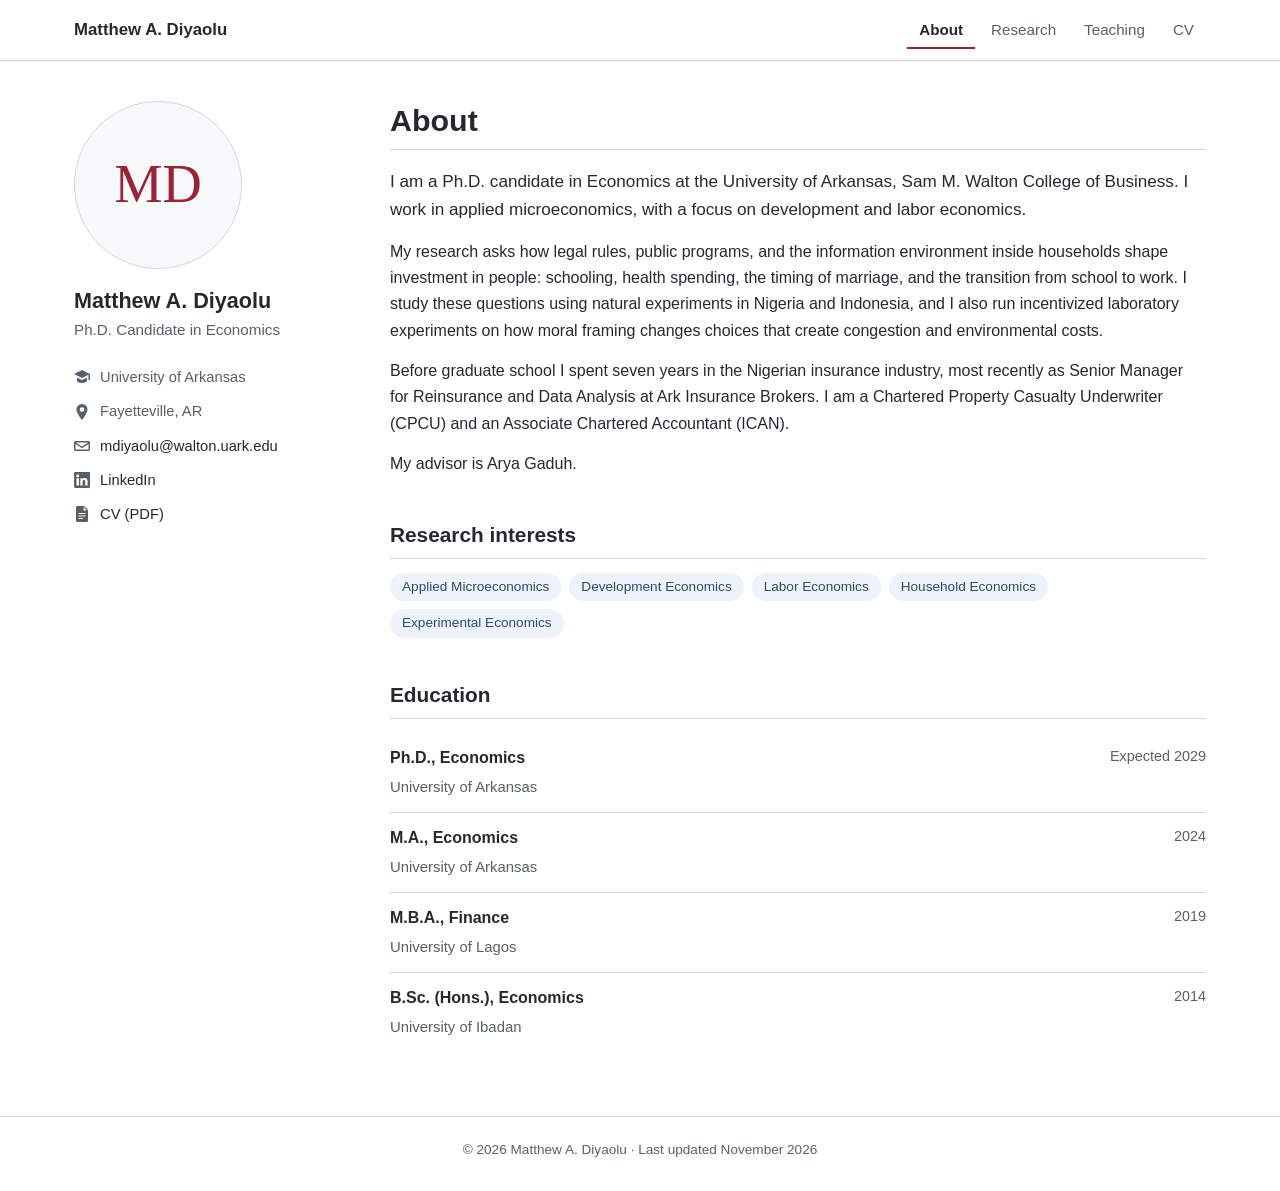
==== index.html @ 34aa45bd "Add files via upload" ====
<!doctype html>
<html lang="en">
<head>
  <meta charset="utf-8">
  <meta name="viewport" content="width=device-width, initial-scale=1">
  <title>Matthew A. Diyaolu | Economics</title>
  <meta name="description" content="Matthew A. Diyaolu, Ph.D. candidate in Economics at the University of Arkansas. Applied microeconomics, development and labor economics.">
  <link rel="stylesheet" href="assets/css/main.css">
</head>
<body>
  <header class="masthead">
    <div class="masthead-inner">
      <a class="site-title" href="index.html">Matthew A. Diyaolu</a>
      <nav class="nav" aria-label="Main">
        <a href="index.html" class="active">About</a>
        <a href="research.html">Research</a>
        <a href="teaching.html">Teaching</a>
        <a href="cv.html">CV</a>
      </nav>
    </div>
  </header>

  <div class="page">
    <aside class="sidebar">
      <!-- To add your photo: save a square image as images/profile.jpg -->
      <img class="avatar" src="images/profile.jpg" alt="Matthew A. Diyaolu"
           onerror="this.outerHTML='&lt;div class=&quot;avatar avatar-fallback&quot; aria-hidden=&quot;true&quot;&gt;MD&lt;/div&gt;'">
      <p class="author-name">Matthew A. Diyaolu</p>
      <p class="author-bio">Ph.D. Candidate in Economics</p>
      <ul class="author-links">
        <li><svg viewBox="0 0 16 16" aria-hidden="true"><path d="M8 1 0 5l8 4 6.5-3.25V11H16V5L8 1zM3 8.4v3.1C3 12.9 5.2 14 8 14s5-1.1 5-2.5V8.4L8 11 3 8.4z"/></svg><span>University of Arkansas</span></li>
        <li><svg viewBox="0 0 16 16" aria-hidden="true"><path d="M8 0a5.5 5.5 0 0 0-5.5 5.5C2.5 9.6 8 16 8 16s5.5-6.4 5.5-10.5A5.5 5.5 0 0 0 8 0zm0 7.8A2.3 2.3 0 1 1 8 3.2a2.3 2.3 0 0 1 0 4.6z"/></svg><span>Fayetteville, AR</span></li>
        <li><svg viewBox="0 0 16 16" aria-hidden="true"><path d="M1.5 3h13c.8 0 1.5.7 1.5 1.5v7c0 .8-.7 1.5-1.5 1.5h-13C.7 13 0 12.3 0 11.5v-7C0 3.7.7 3 1.5 3zm.3 1.5L8 8.6l6.2-4.1H1.8zM14.5 6 8 10.3 1.5 6v5.5h13V6z"/></svg><a href="mailto:mdiyaolu@walton.uark.edu">mdiyaolu@walton.uark.edu</a></li>
        <li><svg viewBox="0 0 16 16" aria-hidden="true"><path d="M0 1.2C0 .5.6 0 1.3 0h13.4c.7 0 1.3.5 1.3 1.2v13.6c0 .7-.6 1.2-1.3 1.2H1.3C.6 16 0 15.5 0 14.8V1.2zm4.9 12.2V6.2H2.5v7.2h2.4zM3.7 5.2c.8 0 1.4-.6 1.4-1.3 0-.8-.5-1.3-1.4-1.3-.8 0-1.4.5-1.4 1.3 0 .7.5 1.3 1.4 1.3zm4.9 8.2V9.4c0-.2 0-.4.1-.6.2-.4.6-.9 1.3-.9.9 0 1.2.7 1.2 1.7v3.8h2.4V9.3c0-2.2-1.2-3.2-2.7-3.2-1.3 0-1.9.7-2.2 1.2V6.2H6.3v7.2h2.3z"/></svg><a href="https://www.linkedin.com/in/matthewdiyaolu">LinkedIn</a></li>
        <li><svg viewBox="0 0 16 16" aria-hidden="true"><path d="M3 0h7l4 4v10.5c0 .8-.7 1.5-1.5 1.5h-9C2.7 16 2 15.3 2 14.5v-13C2 .7 2.7 0 3.5 0H3zm6.5 1.2V4.5h3.3L9.5 1.2zM4.5 8h7V7h-7v1zm0 2.5h7v-1h-7v1zm0 2.5h4.5v-1H4.5v1z"/></svg><a href="files/Diyaolu_CV.pdf">CV (PDF)</a></li>
      </ul>
    </aside>

    <main class="content">
      <h1>About</h1>
      <p class="lead">I am a Ph.D. candidate in Economics at the University of Arkansas, Sam M. Walton College of Business. I work in applied microeconomics, with a focus on development and labor economics.</p>
      <p>My research asks how legal rules, public programs, and the information environment inside households shape investment in people: schooling, health spending, the timing of marriage, and the transition from school to work. I study these questions using natural experiments in Nigeria and Indonesia, and I also run incentivized laboratory experiments on how moral framing changes choices that create congestion and environmental costs.</p>
      <p>Before graduate school I spent seven years in the Nigerian insurance industry, most recently as Senior Manager for Reinsurance and Data Analysis at Ark Insurance Brokers. I am a Chartered Property Casualty Underwriter (CPCU) and an Associate Chartered Accountant (ICAN).</p>
      <p>My advisor is Arya Gaduh.</p>

      <h2>Research interests</h2>
      <ul class="interests">
        <li>Applied Microeconomics</li>
        <li>Development Economics</li>
        <li>Labor Economics</li>
        <li>Household Economics</li>
        <li>Experimental Economics</li>
      </ul>

      <h2>Education</h2>
      <div class="entry">
        <div class="entry-what">Ph.D., Economics</div>
        <div class="entry-when">Expected 2029</div>
        <div class="entry-where">University of Arkansas</div>
      </div>
      <div class="entry">
        <div class="entry-what">M.A., Economics</div>
        <div class="entry-when">2024</div>
        <div class="entry-where">University of Arkansas</div>
      </div>
      <div class="entry">
        <div class="entry-what">M.B.A., Finance</div>
        <div class="entry-when">2019</div>
        <div class="entry-where">University of Lagos</div>
      </div>
      <div class="entry">
        <div class="entry-what">B.Sc. (Hons.), Economics</div>
        <div class="entry-when">2014</div>
        <div class="entry-where">University of Ibadan</div>
      </div>
    </main>
  </div>

  <footer class="footer">
    &copy; 2026 Matthew A. Diyaolu &middot; Last updated November 2026
  </footer>
</body>
</html>
---- assets/css/main.css ----
/* Academic site — GitHub Pages ready. Layout follows the familiar
   academicpages pattern: top masthead, sticky author sidebar, content column. */

:root {
  --bg: #ffffff;
  --bg-soft: #f6f8fa;
  --text: #24292f;
  --muted: #57606a;
  --border: #d0d7de;
  --link: #0a5ea8;
  --link-hover: #083f73;
  --accent: #9d2235;          /* Arkansas cardinal, used sparingly */
  --tag-bg: #eef3f9;
  --tag-text: #2c4a6b;
  --mast: #ffffff;
  --shadow: 0 1px 0 rgba(27, 31, 36, 0.04);
  --font: -apple-system, BlinkMacSystemFont, "Segoe UI", "Helvetica Neue", Arial, sans-serif;
  --serif: Georgia, "Times New Roman", serif;
}

@media (prefers-color-scheme: dark) {
  :root:not([data-theme="light"]) {
    --bg: #0d1117;
    --bg-soft: #161b22;
    --text: #e6edf3;
    --muted: #9198a1;
    --border: #30363d;
    --link: #58a6ff;
    --link-hover: #8cc4ff;
    --accent: #e0677a;
    --tag-bg: #1c2a3a;
    --tag-text: #a9c7e8;
    --mast: #0d1117;
  }
}

* { box-sizing: border-box; }

html { font-size: 16px; -webkit-text-size-adjust: 100%; }

body {
  margin: 0;
  background: var(--bg);
  color: var(--text);
  font-family: var(--font);
  line-height: 1.65;
}

a { color: var(--link); text-decoration: none; }
a:hover { color: var(--link-hover); text-decoration: underline; }

/* ── Masthead ───────────────────────────────────────── */
.masthead {
  position: sticky;
  top: 0;
  z-index: 10;
  background: var(--mast);
  border-bottom: 1px solid var(--border);
  box-shadow: var(--shadow);
}
.masthead-inner {
  max-width: 1180px;
  margin: 0 auto;
  padding: 0 24px;
  display: flex;
  align-items: center;
  justify-content: space-between;
  min-height: 60px;
  gap: 16px;
}
.site-title {
  font-weight: 700;
  font-size: 1.05rem;
  color: var(--text);
  white-space: nowrap;
}
.site-title:hover { text-decoration: none; color: var(--accent); }
.nav {
  display: flex;
  gap: 4px;
  flex-wrap: wrap;
}
.nav a {
  color: var(--muted);
  font-size: 0.95rem;
  padding: 6px 12px;
  border-radius: 6px;
}
.nav a:hover { background: var(--bg-soft); color: var(--text); text-decoration: none; }
.nav a.active { color: var(--text); font-weight: 600; box-shadow: inset 0 -2px 0 var(--accent); border-radius: 0; }

/* ── Page layout ────────────────────────────────────── */
.page {
  max-width: 1180px;
  margin: 0 auto;
  padding: 40px 24px 64px;
  display: grid;
  grid-template-columns: 260px minmax(0, 1fr);
  gap: 56px;
}

/* ── Author sidebar ─────────────────────────────────── */
.sidebar { position: sticky; top: 92px; align-self: start; }
.avatar {
  width: 168px;
  height: 168px;
  border-radius: 50%;
  border: 1px solid var(--border);
  object-fit: cover;
  display: block;
}
.avatar-fallback {
  display: flex;
  align-items: center;
  justify-content: center;
  background: var(--bg-soft);
  color: var(--accent);
  font-family: var(--serif);
  font-size: 3.4rem;
}
.author-name { font-size: 1.35rem; font-weight: 700; margin: 18px 0 2px; line-height: 1.3; }
.author-bio { color: var(--muted); font-size: 0.95rem; margin: 0 0 18px; }
.author-links { list-style: none; padding: 0; margin: 0; font-size: 0.92rem; }
.author-links li {
  display: flex;
  align-items: center;
  gap: 10px;
  padding: 5px 0;
  color: var(--muted);
  overflow-wrap: anywhere;
}
.author-links svg { width: 16px; height: 16px; flex: 0 0 16px; fill: currentColor; }
.author-links a { color: var(--text); }
.author-links a:hover { color: var(--link); }

/* ── Content ────────────────────────────────────────── */
.content { min-width: 0; }
.content h1 {
  font-size: 1.9rem;
  margin: 0 0 18px;
  padding-bottom: 10px;
  border-bottom: 1px solid var(--border);
  line-height: 1.25;
}
.content h2 {
  font-size: 1.3rem;
  margin: 40px 0 14px;
  padding-bottom: 6px;
  border-bottom: 1px solid var(--border);
}
.content h3 { font-size: 1.05rem; margin: 26px 0 6px; }
.content p { margin: 0 0 14px; }
.lead { font-size: 1.07rem; }

.interests { display: flex; flex-wrap: wrap; gap: 8px; margin: 6px 0 18px; padding: 0; list-style: none; }
.interests li {
  background: var(--tag-bg);
  color: var(--tag-text);
  font-size: 0.85rem;
  padding: 3px 12px;
  border-radius: 999px;
}

/* paper entries */
.paper { padding: 18px 0; border-bottom: 1px solid var(--border); }
.paper:last-child { border-bottom: none; }
.paper-title { font-weight: 600; font-size: 1.04rem; line-height: 1.45; margin: 0 0 4px; }
.paper-meta { color: var(--muted); font-size: 0.9rem; margin: 0 0 8px; }
.paper-abstract { font-size: 0.95rem; margin: 0; }
.badge {
  display: inline-block;
  font-size: 0.72rem;
  font-weight: 600;
  letter-spacing: 0.04em;
  text-transform: uppercase;
  padding: 2px 8px;
  border-radius: 4px;
  border: 1px solid var(--border);
  color: var(--muted);
  margin-right: 6px;
  vertical-align: 1px;
}
.badge.chapter { border-color: var(--accent); color: var(--accent); }

/* simple dated lists (education, teaching, experience) */
.entry { display: grid; grid-template-columns: minmax(0, 1fr) auto; gap: 4px 20px; padding: 12px 0; border-bottom: 1px solid var(--border); }
.entry:last-child { border-bottom: none; }
.entry-what { font-weight: 600; }
.entry-where { color: var(--muted); font-size: 0.93rem; grid-column: 1; }
.entry-when { color: var(--muted); font-size: 0.9rem; white-space: nowrap; grid-row: 1; grid-column: 2; }
.entry-note { grid-column: 1 / -1; font-size: 0.93rem; margin-top: 4px; }

.cv-actions { margin: 4px 0 24px; }
.button {
  display: inline-block;
  padding: 8px 18px;
  border: 1px solid var(--border);
  border-radius: 6px;
  background: var(--bg-soft);
  color: var(--text);
  font-weight: 600;
  font-size: 0.93rem;
}
.button:hover { text-decoration: none; border-color: var(--muted); }

.plain-list { margin: 0 0 14px; padding-left: 20px; }
.plain-list li { margin-bottom: 4px; }

.footer {
  border-top: 1px solid var(--border);
  color: var(--muted);
  font-size: 0.85rem;
  text-align: center;
  padding: 22px 16px 30px;
}

/* ── Phone / tablet ─────────────────────────────────── */
@media (max-width: 860px) {
  .page { grid-template-columns: 1fr; gap: 28px; padding: 24px 16px 48px; }
  .sidebar {
    position: static;
    display: grid;
    grid-template-columns: 96px minmax(0, 1fr);
    gap: 4px 18px;
    align-items: center;
    padding-bottom: 20px;
    border-bottom: 1px solid var(--border);
  }
  .avatar { width: 96px; height: 96px; grid-row: 1 / span 2; }
  .avatar-fallback { font-size: 2rem; }
  .author-name { margin: 0; font-size: 1.2rem; }
  .author-bio { margin: 0; }
  .author-links { grid-column: 1 / -1; display: flex; flex-wrap: wrap; gap: 0 18px; margin-top: 12px; }
  .masthead-inner { padding: 8px 16px; flex-wrap: wrap; }
  .nav a { padding: 6px 8px; }
  .content h1 { font-size: 1.6rem; }
  .entry { grid-template-columns: 1fr; }
  .entry-when { grid-row: auto; grid-column: 1; }
}
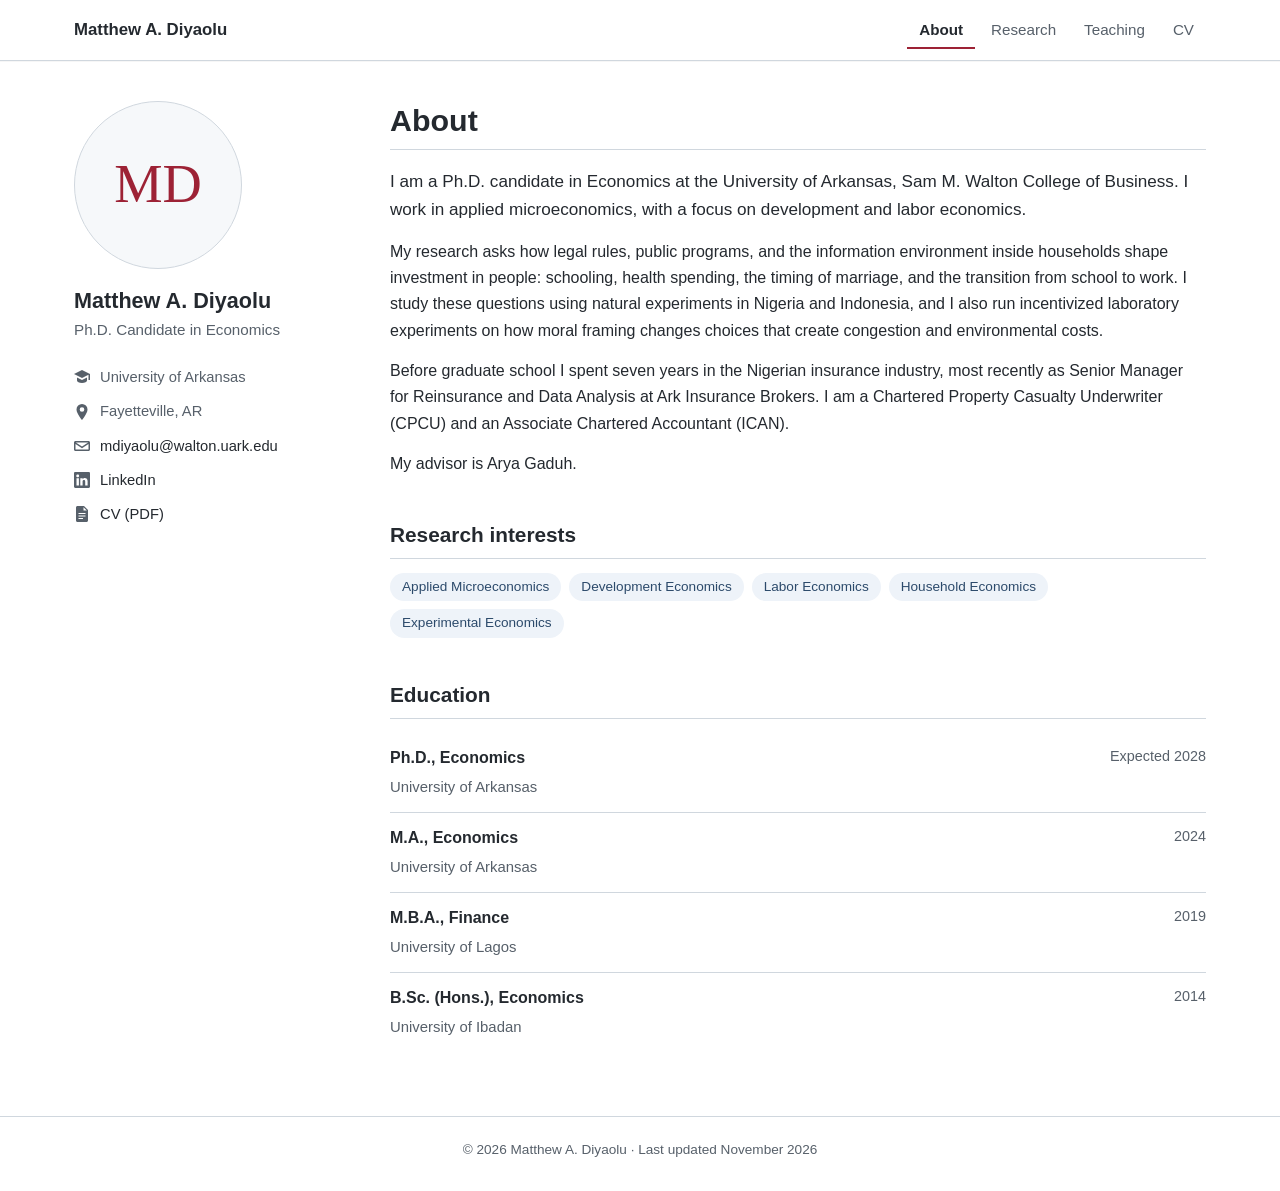
==== commit 3f70f11f: "Update expected graduation year to 2028" ====
--- a/index.html
+++ b/index.html
@@ -55,7 +55,7 @@
       <h2>Education</h2>
       <div class="entry">
         <div class="entry-what">Ph.D., Economics</div>
-        <div class="entry-when">Expected 2029</div>
+        <div class="entry-when">Expected 2028</div>
         <div class="entry-where">University of Arkansas</div>
       </div>
       <div class="entry">
